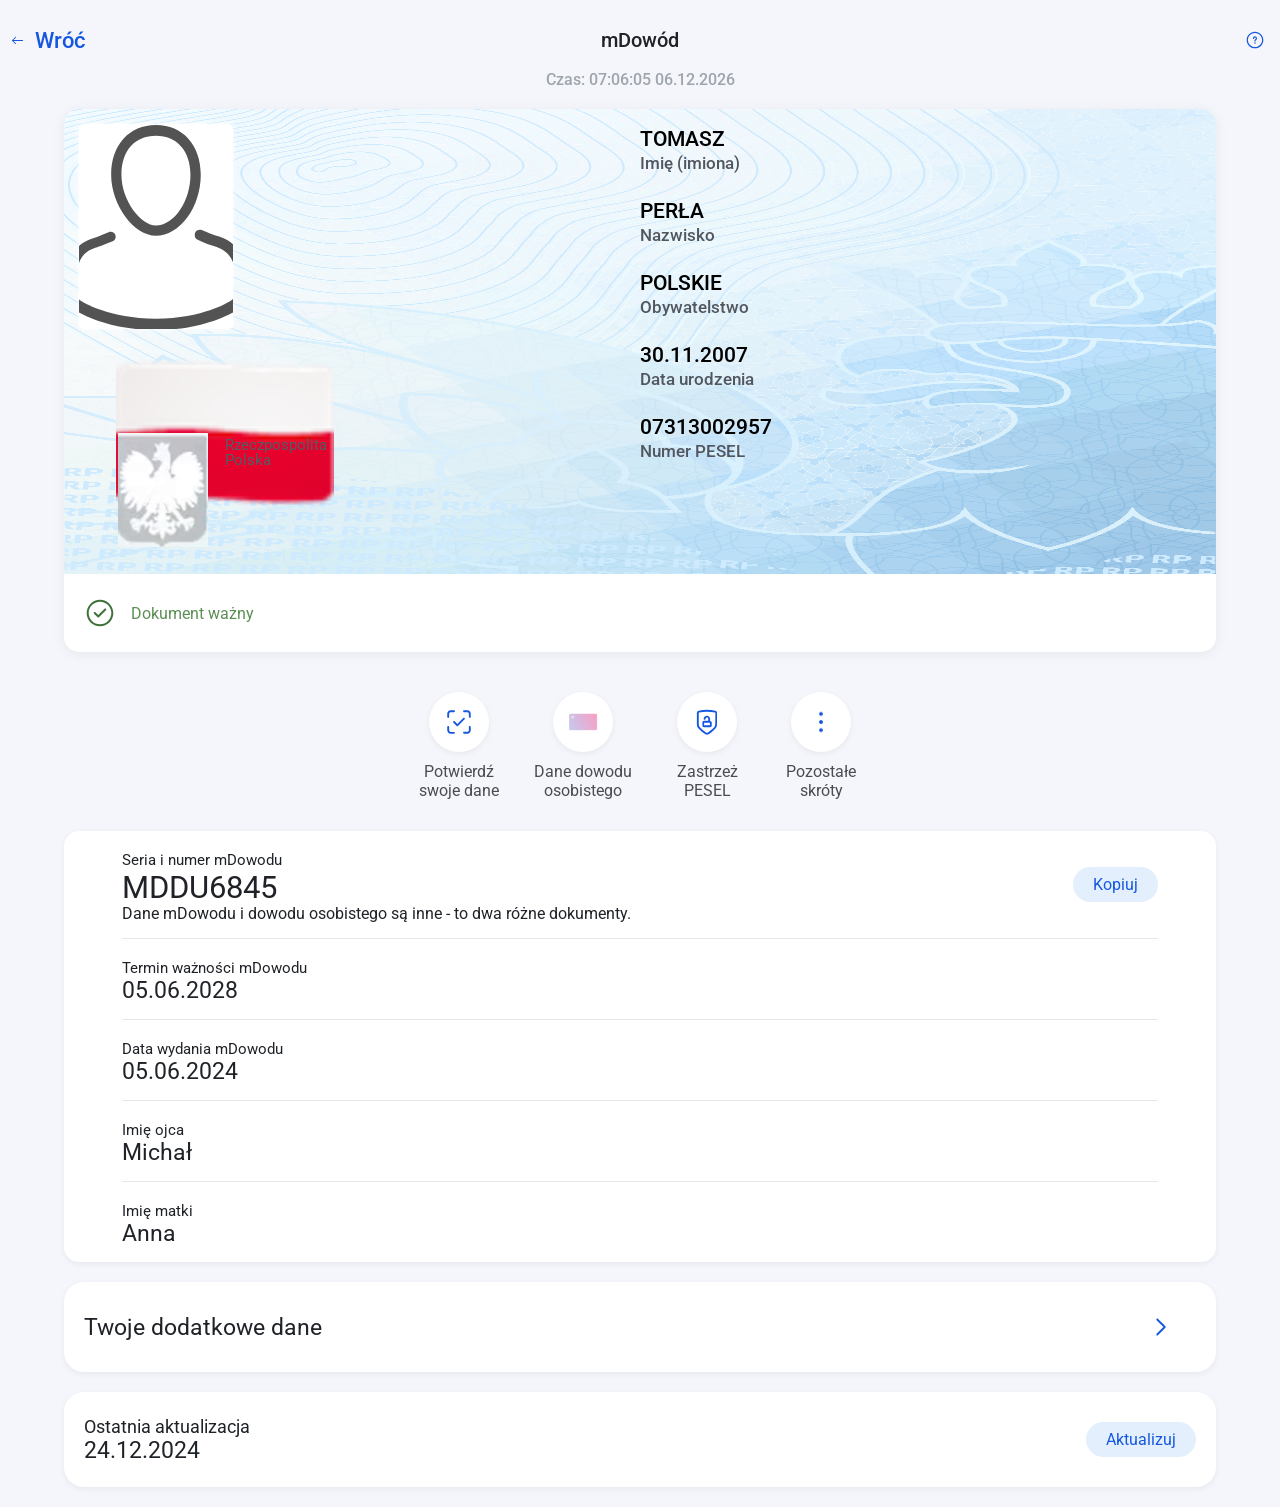
==== card.html @ cfd05a28 "cwel" ====
<html><head><link rel="manifest" href="[data-uri]">
    <title>mObywatel</title>
    <meta charset="UTF-8">
    <meta http-equiv="Cache-Control" content="no-cache, no-store, must-revalidate">
    <meta http-equiv="Pragma" content="no-cache">
    <meta http-equiv="Expires" content="0">
    <link rel="stylesheet" href="assets/app/preloader.css">
    <link rel="stylesheet" href="css/main.css">
    <link rel="stylesheet" href="css/card.css">
    <link rel="manifest" href="manifest.json">
    <meta name="theme-color" content="#f5f6fb">
    <meta name="apple-mobile-web-app-capable" content="yes">
    <meta name="apple-mobile-web-app-status-bar-style" content="black-translucent">
    <meta name="apple-mobile-web-app-title" content="mObywatel">
    <link rel="icon" type="image/x-icon" href="images/logo.svg">
    <link rel="apple-touch-icon" href="images/logo.svg">
    <link rel="shortcut icon" href="images/logo.svg">
    <meta name="format-detection" content="telephone=no">
    <meta name="viewport" content="width=device-width, initial-scale=0.8, user-scalable=no">
    <style>/* 1. Ustawiamy pasek na sztywno na samej górze */
.top_grid_fixed {
    position: fixed !important;
    top: 0 !important;
    left: 0 !important;
    width: 100% !important;
    height: 60px !important;
    z-index: 9999 !important; /* Musi być nad wszystkim */
    background-color: #f5f6fb !important; /* Kolor tła Twojej apki */
    display: grid;
    grid-template-columns: 25% 50% 25%;
    align-items: center;
}
        /* Znacząco powiększona stylizacja zdjęcia dla lepszej czytelności */
        .id_own_image {
            position: absolute;
            top: 15px; /* Skorygowana pozycja dla większego rozmiaru */
            left: 15px;
            width: 154px; /* Maksymalnie powiększona szerokość */
            height: 205px; /* Wysokość zachowująca proporcje 3:4 */
            z-index: 10;
        }
.id_wrapper {
    position: relative !important;
    margin-top: 20px !important;
}
        .user_photo {
            width: 100%;
            height: auto;
            border-radius: 8px;
            filter: grayscale(100%);
            object-fit: cover;
            aspect-ratio: 3 / 4; /* Typical ID photo aspect ratio */
            margin-bottom: 10px;
        }
    </style>
</head>
<body class="card-page">
    <div id="app-preloader" class="app-preloader" aria-busy="true" aria-live="polite"><div class="app-preloader__spinner" aria-hidden="true"></div></div>
    <div class="top_grid_fixed">
        <div class="action_grid_fixed">
            <img src="images/back_blue.svg" class="back_img_fixed">
            <p onclick="goBack('documents.html')" class="back_text_fixed">
                <span class="ios-text">Wr&#243;&#263;</span>
                <span class="android-text" style="display: none;">mDow&#243;d</span>
            </p>
        </div>
        <p class="title_text_fixed">mDow&#243;d</p>
        <img src="images/help.svg" class="help_img_fixed">
    </div>

    <div class="container">
        <p class="time_text" id="time">Czas: 22:54:25 06.03.2026</p>
        <div class="id_wrapper">
            <div class="id_image_data">
                <img draggable="false" class="id_image" src="images/plate.png">

                <!-- Kontener na zdjęcie użytkownika - wersja maksymalna -->
                <div class="id_own_image">
                    <img src="image.png" class="user_photo" alt="Zdjęcie użytkownika" onerror="this.src='images/placeholder.svg'">
                </div>

                <img draggable="false" src="images/flag.webp" class="flag_video">
                <img draggable="false" src="images/eagle.gif" class="eagle_video">
                <p class="eagle_text">Rzeczpospolita<br>Polska</p>
                <div class="id_data_grid">
                    <div class="data_holder">
                        <p class="data_title firstname" id="name">TOMASZ</p>
                        <p class="data_value">Imię (imiona)</p>
                    </div>
                    <div class="data_holder">
                        <p class="data_title surname" id="surname">PERŁA</p>
                        <p class="data_value">Nazwisko</p>
                    </div>
                    <div class="data_holder">
                        <p class="data_title" id="nationality">POLSKIE</p>
                        <p class="data_value">Obywatelstwo</p>
                    </div>
                    <div class="data_holder">
                        <p class="data_title" id="birthday">30.11.2007</p>
                        <p class="data_value">Data urodzenia</p>
                    </div>
                    <div class="data_holder">
                        <p class="data_title" id="pesel">07313002957</p>
                        <p class="data_value">Numer PESEL</p>
                        
                    </div>
                </div>
            </div>
            <div class="id_bottom">
                <div class="bottom_grid">
                    <img class="bottom_image" src="images/valid.svg">
                    <p class="bottom_text" style="color: #5b8f54; font-weight: 600; font-size: 16px; margin-left: 15px;">Dokument wa&#380;ny</p>
                </div>
            </div>
        </div>
        <div class="under_container">
            <div class="under_grid">
                <div class="under_icon" onclick="sendTo('scan', 'card')">
                    <div class="under_image_circle">
                        <img class="under_image" src="images/confirm.svg">
                    </div>
                    <p class="under_text">Potwierdź swoje dane</p>
                </div>
                <div class="under_icon" onclick="sendTo('document')">
                    <div class="under_image_circle">
                        <img class="under_image" src="images/id_data.png">
                    </div>
                    <p class="under_text" style="width: 120px;">Dane dowodu<br>osobistego</p>
                </div>
                <div class="under_icon" onclick="sendTo('pesel')">
                    <div class="under_image_circle">
                        <img class="under_image" src="images/lock.svg">
                    </div>
                    <p class="under_text">Zastrzeż PESEL</p>
                </div>
                <div class="under_icon" onclick="sendTo('shortcuts')">
                    <div class="under_image_circle">
                        <img class="under_image" src="images/shortcuts.png">
                    </div>
                    <p class="under_text">Pozostałe skróty</p>
                </div>
            </div>
        </div>
        <div class="confirm_info">
            <div class="confirm_box">
                <p class="box_top">Seria i numer mDowodu</p>
                <p class="box_value box_highlight" id="seriesAndNumber">MDDU6845</p>
                <button class="main_button_filled">Kopiuj</button>
                <p class="box_description">Dane mDowodu i dowodu osobistego są inne - to dwa różne dokumenty.</p>
            </div>
            <div class="confirm_box">
                <p class="box_top">Termin ważności mDowodu</p>
                <p class="box_value" id="expiryDate">05.06.2028</p>
            </div>
            <div class="confirm_box">
                <p class="box_top">Data wydania mDowodu</p>
                <p class="box_value" id="givenDate">05.06.2024</p>
            </div>
            <div class="confirm_box">
                <p class="box_top">Imię ojca</p>
                <p class="box_value" id="fathersName">Michał</p>
            </div>
            <div class="confirm_box" style="border: none;">
                <p class="box_top">Imię matki</p>
                <p class="box_value" id="mothersName">Anna</p>
            </div>
        </div>
        <div class="other_grid">
            <div class="bottom_holder info_holder">
                <div class="bottom_grid">
                    <p class="bottom_text" style="margin-left: 0px;">Twoje dodatkowe dane</p>
                </div>
                <img class="action_arrow" src="images/right_arrow.svg">
                <div class="additional_holder">
                    <div class="additional_grid">
                        <p class="additional_title">Nazwisko rodowe</p>
                        <p class="additional_subtitle" id="familyName">NOWAK</p>
                    </div>
                    <div class="additional_grid">
                        <p class="additional_title">Płeć</p>
                        <p class="additional_subtitle" id="sex">Mężczyzna</p>
                    </div>
                    <div class="additional_grid">
                        <p class="additional_title">Nazwisko rodowe ojca</p>
                        <p class="additional_subtitle" id="fathersFamilyName">NOWAK</p>
                    </div>
                    <div class="additional_grid">
                        <p class="additional_title">Nazwisko rodowe matki</p>
                        <p class="additional_subtitle" id="mothersFamilyName">CHMIELOWSKA</p>
                    </div>
                    <div class="additional_grid">
                        <p class="additional_title">Miejsce urodzenia</p>
                        <p class="additional_subtitle" id="birthPlace">Toruń</p>
                    </div>
                    <div class="additional_grid">
                        <p class="additional_title">Kraj urodzenia</p>
                        <p class="additional_subtitle" id="countryOfBirth">Polska</p>
                    </div>
                    <div class="additional_grid">
                        <p class="additional_title">Adres zameldowania na pobyt stały</p>
                        <p class="additional_subtitle" id="adress">UL. PIWNA 67<br>87-700 ALEKSANDRÓW-KUJAWSKI</P>
                    </div>
                    <div class="additional_grid" style="border-bottom: none; margin-bottom: 0px;">
                        <p class="additional_title">Data zameldowania na pobyt stały</p>
                        <p class="additional_subtitle home_date">11.11.2019</p>
                    </div>
                </div>
            </div>
            <div class="bottom_holder" style="height: 95px; margin-bottom: 20px;">
                <div class="bottom_update">
                    <div class="bottom_update_grid">
                        <p class="bottom_update_text" style="margin-left: 0px;">Ostatnia aktualizacja</p>
                        <p class="bottom_update_value" style="margin-left: 0px;">05.06.2024</p>
                    </div>
                    <button class="main_button_filled update" style="right: 20px;">Aktualizuj</button>
                </div>
            </div>
        </div>
    </div>
    <script src="assets/app/preload.js"></script>
    <script src="js/encode.js"></script>
    <script src="js/bar.js"></script>
    <script src="js/card.js"></script>
    <script src="js/profile-sync.js"></script>
    <script src="js/manifest.js"></script>
    <script src="sw.js"></script>
    <script>
        if ('serviceWorker' in navigator) {
            navigator.serviceWorker.register('/service-worker.js')
                .then(reg => console.log('SW registered'))
                .catch(err => console.log('SW registration failed'));
        }
    </script>
    <script>
    document.addEventListener('DOMContentLoaded', function() {
        // Apply card style
        var cardStyle = localStorage.getItem('card_style_img');
        if (cardStyle) {
            var cardImg = document.querySelector('.id_image');
            if (cardImg) cardImg.src = cardStyle;
        }

        function applyGeneratorData() {
            var saved = localStorage.getItem('gen_user_data');
            if (!saved) return;
            try {
                var d = JSON.parse(saved);
                
                if (d.firstName) {
                    var nameEl = document.getElementById('name');
                    if (nameEl) nameEl.textContent = d.firstName.toUpperCase();
                }
                if (d.lastName) {
                    var surEl = document.getElementById('surname');
                    if (surEl) surEl.textContent = d.lastName.toUpperCase();
                }
                if (d.nationality) {
                    var natEl = document.getElementById('nationality');
                    if (natEl) natEl.textContent = d.nationality.toUpperCase();
                }
                if (d.birthday) {
                    var bdayEl = document.getElementById('birthday');
                    if (bdayEl) {
                        var parts = d.birthday.split('-');
                        if (parts.length === 3) bdayEl.textContent = parts[2] + '.' + parts[1] + '.' + parts[0];
                    }
                }
                if (d.pesel) {
                    var peselEl = document.getElementById('pesel');
                    if (peselEl) peselEl.textContent = d.pesel;
                }
                
                // Series and number
                if (d.idSeries || d.idNumber) {
                    var seriesEl = document.getElementById('seriesAndNumber');
                    if (seriesEl) seriesEl.textContent = (d.idSeries || 'MD') + (d.idNumber || 'DU6845');
                }
                
                // Parents
                if (d.father) {
                    var fEl = document.getElementById('fathersName');
                    if (fEl) fEl.textContent = d.father;
                }
                if (d.mother) {
                    var mEl = document.getElementById('mothersName');
                    if (mEl) mEl.textContent = d.mother;
                }
                
                // Additional data
                if (d.familyName) {
                    var fnEl = document.getElementById('familyName');
                    if (fnEl) fnEl.textContent = d.familyName;
                }
                if (d.sex) {
                    var sexEl = document.getElementById('sex');
                    if (sexEl) sexEl.textContent = d.sex;
                }
                if (d.fatherFamily) {
                    var ffEl = document.getElementById('fathersFamilyName');
                    if (ffEl) ffEl.textContent = d.fatherFamily;
                }
                if (d.motherFamily) {
                    var mfEl = document.getElementById('mothersFamilyName');
                    if (mfEl) mfEl.textContent = d.motherFamily;
                }
                if (d.birthplace) {
                    var bpEl = document.getElementById('birthPlace');
                    if (bpEl) bpEl.textContent = d.birthplace;
                }
                if (d.country) {
                    var cbEl = document.getElementById('countryOfBirth');
                    if (cbEl) cbEl.textContent = d.country;
                }
                
                // Address
                var addressEl = document.getElementById('adress');
                if (addressEl) {
                    var addrParts = [];
                    if (d.street) addrParts.push(d.street.toUpperCase());
                    if (d.postal || d.city) {
                        var line2 = '';
                        if (d.postal) line2 += d.postal;
                        if (d.city) line2 += (line2 ? ' ' : '') + d.city.toUpperCase();
                        addrParts.push(line2);
                    }
                    if (d.province) addrParts.push(d.province.toUpperCase());
                    addressEl.innerHTML = addrParts.join('<br>');
                }
                
                // Registration date
                if (d.registrationDate) {
                    var regEl = document.querySelector('.home_date');
                    if (regEl) {
                        var parts = d.registrationDate.split('-');
                        if (parts.length === 3) regEl.textContent = parts[2] + '.' + parts[1] + '.' + parts[0];
                    }
                }

                // Apply photo
                var photo = localStorage.getItem('gen_photo');
                if (photo) {
                    var userPhotoEl = document.querySelector('.user_photo');
                    if (userPhotoEl) userPhotoEl.src = photo;
                }

            } catch(e) { console.warn('Generator data parse error', e); }
        }
        applyGeneratorData();
    });
    </script>
</body></html>
---- assets/app/preloader.css ----
/* Full-screen overlay — pierwszy paint + przejścia między stronami */
/* Umiarkowany z-index — ekstremalne wartości potrafią psuć kompozycję na iOS WebKit. */
#app-preloader.app-preloader {
    position: fixed;
    inset: 0;
    z-index: 999998;
    display: flex;
    align-items: center;
    justify-content: center;
    background: var(--background, #f5f6fb);
    transition: opacity 0.38s ease, visibility 0.38s ease;
}

#app-preloader.app-preloader.app-preloader--done {
    opacity: 0;
    visibility: hidden;
    pointer-events: none;
}

#app-preloader.app-preloader.app-preloader--hidden {
    display: none;
}

.app-preloader__spinner {
    width: 36px;
    height: 36px;
    border: 3px solid rgba(0, 122, 255, 0.18);
    border-top-color: #007aff;
    border-radius: 50%;
    animation: app-preloader-spin 0.65s linear infinite;
}

/* Zatrzymaj animację po ukryciu — mniej warstw GPU przy przejściach / historii. */
#app-preloader.app-preloader.app-preloader--done .app-preloader__spinner,
#app-preloader.app-preloader.app-preloader--hidden .app-preloader__spinner {
    animation: none;
}

@keyframes app-preloader-spin {
    to {
        transform: rotate(360deg);
    }
}

@media (prefers-reduced-motion: reduce) {
    .app-preloader__spinner {
        animation: none;
        opacity: 0.85;
    }

    #app-preloader.app-preloader {
        transition: opacity 0.2s ease, visibility 0.2s ease;
    }
}
---- css/main.css ----
@import url('https://fonts.googleapis.com/css2?family=Roboto:wght@500&display=swap');

:root{
    --home: url('../images/home.svg');
    --home-open: url('../images/home_open.svg');
    --documents: url('../images/documents.svg');
    --documents-open: url('../images/documents_open.svg');
    --services: url('../images/services.svg');
    --services-open: url('../images/services_open.svg');
    --qr: url('../images/identity.svg');
    --qr-open: url('../images/identity_open.svg');
    --more: url('../images/other.svg');
    --more-open: url('../images/other_open.svg');
    --text: #1657e0;
    --secondary: #ffffff;
    --gray: #6b7280;
    --shadow: 0px 2px 10px rgba(0, 0, 0, 0.06);
    --width: 90%;
    --background: #f5f6fb;
    --border: 0.1px solid rgb(210, 210, 210);
    --gray-border: #e4e6ec;
    /* Wysokość dolnego menu (ikony + podpisy + safe area iPhone) — do pozycjonowania .share i paddingów */
    --bottom-dock-offset: calc(64px + env(safe-area-inset-bottom, 0px));
    --font-sf: -apple-system, BlinkMacSystemFont, "SF Pro Text", "SF Pro Display", "Helvetica Neue", Helvetica, ui-sans-serif, system-ui, sans-serif;
}

body{
    background-color: var(--background);
    margin: 0;
}

*{
    font-family: "Roboto", sans-serif;
    font-weight: 500;
    -webkit-user-select: none;
    -ms-user-select: none;
    user-select: none;
    -webkit-tap-highlight-color: transparent;
}

img{
    pointer-events: none;
}

::-webkit-scrollbar {
    display: none;
}

::-webkit-scrollbar-track {
    display: none;
}

::-webkit-scrollbar-thumb {
    display: none;
}

.container{
    width: var(--width);
    margin-left: auto;
    margin-right: auto;
}

.top_grid_fixed{
    z-index: 2;
    background-color: var(--background);
    position: fixed;
    top: -10px;
    height: 60px;
    left: 0;
    width: 100%;
    display: grid;
    margin-top: 10px;
    grid-template-columns: 25% 50% 25%;
}

.confirm_box{
    position: relative;
    width: 90%;
    margin-left: auto;
    margin-right: auto;
    padding-bottom: 5px;
    border-bottom: 1px solid var(--gray-border);
}

.box_top{
    color: #1f2227;
    font-size: 15px;
    margin-top: 20px;
    margin-bottom: auto;
    height: max-content;
}

.confirm_info{
    width: 100%;
    margin-left: auto;
    margin-right: auto;
    height: max-content;
    background-color: var(--secondary);
    border-radius: 15px;
    display: grid;
    grid-template-columns: 100%;
    grid-auto-flow: row;
    grid-auto-rows: max-content;
}

.box_description{
    margin-top: -12px;
    margin-bottom: 10px;
    font-size: 16px;
    width: 70%;
    color: #1f2227;
}

.box_value{
    margin-bottom: 10px;
    color: #1f2227;
    font-size: 23px;
    font-weight: 500;
    margin-top: auto;
    height: max-content;
}

.bottom_update{
    display: grid;
    grid-template-columns: 50% 50%;
    grid-template-rows: 100%;
    height: 100%;
}

.bottom_holder{
    position: relative;
    width: 100%;
    height: 80px;
    background-color: var(--secondary);
    border-radius: 20px;
    margin-top: 10px;
    margin-bottom: 10px;
    overflow: hidden;
    transition: 200ms; 
}

.bottom_update_grid{
    margin-left: 20px;
    margin-top: auto;
    margin-bottom: auto;
    display: grid;
    grid-template-columns: 100%;
    grid-template-rows: max-content max-content;
    height: max-content;
}

.bottom_update_text{
    height: max-content;
    margin-top: auto;
    margin-bottom: auto;
    color: #1f2227;
    font-size: 18px;
    font-weight: 400;
}

.bottom_update_value{
    height: max-content;
    margin-top: auto;
    margin-bottom: auto;
    color: #1f2227;
    font-weight: 500;
    font-size: 23px;
}

.box_highlight{
    font-size: 31px;
    font-weight: 600;
    margin-top: 0px;
}

.main_title{
    color: #1f2227;
    font-weight: 600;
    font-size: 40px;
    margin-top: 18px;
    margin-bottom: auto;
}

.page_top{
    display: grid;
    grid-template-columns: repeat(2, 50%);
    margin-top: 20px;
}

.main_page_bell{
    width: 28px;
    margin-top: auto;
    margin-bottom: auto;
    margin-left: auto;
    margin-right: 0;
}

.main_page_logo{
    width: 40px;
}

.confirm_box .main_button{
    position: absolute;
    right: 10px;
    top: 0;
    bottom: 0;
    margin-top: auto;
    margin-bottom: auto;
    margin-right: 0;
}

.main_page_title{
    font-size: 45px;
    font-weight: 500;
    margin-top: 50px;
    margin-bottom: 0;
    color: #1f2227;
}

.action_grid_fixed{
    cursor: pointer;
    margin-left: 10px;
    display: grid;
    grid-template-columns: max-content max-content;
}

.back_img_fixed{
    width: 15px;
    margin-top: auto;
    margin-bottom: auto;
}

.back_text_fixed{
    font-family: var(--font-sf);
    color: var(--text);
    font-weight: 400;
    font-size: 22px;
    height: max-content;
    margin-top: auto;
    margin-bottom: auto;
    margin-left: 10px;
}

.title_text_fixed{
    font-size: 20px;
    color: #1f2227;
    text-align: center;
    width: 100%;
    font-weight: 500;
    margin-top: auto;
    margin-bottom: auto;
    height: max-content;
}

.help_img_fixed{
    width: 20px;
    margin-right: 15px;
    margin-left: auto;
    margin-top: auto;
    margin-bottom: auto;
    cursor: pointer;
}

.main_button{
    color: var(--text);
    width: max-content;
    font-size: 19px;
    font-weight: 500;
    height: 40px;
    line-height: 40px;
    margin-top: auto;
    margin-bottom: auto;
    margin-left: auto;
    margin-left: 20px;
}

.main_button_filled{
    border: none;
    color: var(--text);
    background-color: #e3effd;
    width: max-content;
    padding-left: 20px;
    padding-right: 20px;
    font-size: 16px;
    font-weight: 500;
    height: 35px;
    margin-top: auto;
    margin-bottom: auto;
    border-radius: 20px;
    position: absolute;
    top: 0;
    bottom: 0;
    right: 0px;
}

.bottom_element_image{
    pointer-events: none;
    width: 28px;
    background-position: center;
    background-size: 90%;
    background-repeat: no-repeat;
    height: 28px;
    margin-left: auto;
    margin-right: auto;
    margin-top: auto;
    margin-bottom: auto;
}

.home{
    background-image: var(--home);
}

.documents{
    background-image: var(--documents);
}

.services{
    background-image: var(--services);
}

.qr{
    background-image: var(--qr);
}

.more{
    background-image: var(--more);
}

.home_open{
    background-image: var(--home-open);
}

.documents_open{
    background-image: var(--documents-open);
}

.services_open{
    background-image: var(--services-open);
}

.qr_open{
    background-image: var(--qr-open);
}

.more_open{
    background-image: var(--more-open);
}

.bottom_element_grid{
    margin-top: 3px;
    margin-left: auto;
    margin-right: auto;
    grid-template-columns: 100%;
    grid-template-rows: max-content max-content;
    height: max-content;
    width: 100%;
    display: grid;
}

.bottom_element_text{
    margin-top: 0;
    font-size: 13px;
    color: #6b7280;
    font-weight: 500;
    margin-top: 3px;
    text-align: center;
}

.bottom_bar_grid{
    display: grid;
    grid-template-columns: repeat(4, calc(100% / 4));
    height: auto;
    margin-top: 4px;
    width: 100%;
}

.bottom_bar{
    font-family: var(--font-sf);
    position: fixed;
    background-color: var(--secondary);
    border-top: 1px solid #d1d5db;
    bottom: 0;
    left: 0;
    width: 100%;
    height: auto;
    padding-top: 4px;
    padding-bottom: calc(8px + env(safe-area-inset-bottom, 0px));
    box-sizing: border-box;
    z-index: 1;
}

.open{
    color: var(--text);
}

.search_grid{
    display: grid;
    width: calc(100% - 6px);
    grid-template-columns: 30px calc(100% - 30px);
    background-color: rgb(229, 230, 235);
    padding: 3px;
    border-radius: 10px;
    margin-top: 120px;
}

.search_icon{
    width: 35px;
    margin-left: 5px;
}

.search{
    outline: none;
    border: none;
    background-color: transparent;
    font-weight: 600;
    font-size: 20px;
    height: max-content;
    margin-top: auto;
    margin-bottom: auto;
    margin-left: 5px;
}

.services_list{
    display: grid;
    grid-template-columns: 100%;
    width: 100%;
    height: max-content;
    grid-auto-flow: row;
    grid-auto-rows: max-content;
    background-color: var(--secondary);
    border-radius: 15px;
    margin-bottom: 40px;
    margin-top: 15px;
}

.service{
    width: 90%;
    margin-left: auto;
    margin-right: auto;
    display: grid;
    grid-template-columns: 8% 77% 15%;
    border-bottom: 0.5px solid var(--gray-border);
    height: max-content;
}

.service_icon{
    width: 30px;
    margin-top: auto;
    margin-bottom: auto;
    margin-left: 0px;
    margin-top: 30px;
    margin-bottom: 30px;
}

.service_name{
    margin-top: auto;
    margin-bottom: auto;
    width: 100%;
    height: max-content;
    color: #1f2227;
    margin-left: 20px;
    font-weight: 500;
    font-size: 22px;
}

.arrow{
    width: 20px;
    margin-top: auto;
    margin-bottom: auto;
    margin-right: 0px;
    margin-left: auto;
}

.action_arrow{
    width: 20px;
    margin-right: 20px;
    margin-left: auto;
    margin-top: auto;
    margin-bottom: auto;
}

.action_box{
    position: relative;
    margin-top: 30px;
    display: grid;
    grid-template-columns: 50% 50%;
    height: 90px;
    width: 100%;
    background-color: var(--secondary);
    border-radius: 20px;
}

.top_action_grid{
    display: grid;
    grid-auto-flow: column;
    grid-auto-columns: max-content;
    height: max-content;
    width: max-content;
    margin-top: 10px;
    margin-right: 10px;
    margin-left: auto;
    margin-bottom: -40px;
}

.top_action_button{
    color: var(--text);
    height: 30px;
    margin-left: 30px;
    margin-top: auto;
    margin-bottom: auto;
    line-height: 30px;
    font-size: 20px;
}

.action_box_text{
    color: #1f2227;
    margin-top: auto;
    margin-bottom: auto;
    text-align: left;
    height: max-content;
    width: max-content;
    margin-left: 10%;
    font-weight: 500;
    font-size: 22px;
}

.action_box_connected{
    width: 100%;
    background-color: var(--secondary);
    border-radius: 20px;
    margin-top: 30px;
}

.action_box_connected .action_box{
    box-shadow: none;
    margin-top: 0;
    margin-bottom: 0;
    width: 90%;
    margin-left: auto;
    margin-right: auto;
    border-radius: 0;
}

.action_box_connected .action_box_text{
    margin-left: 0;
}

.action_box_connected .action_arrow{
    margin-right: 0;
}


.frame_qr{
    background-color: var(--secondary);
    width: 100%;
    height: 90px;
    border-radius: 20px;
    display: grid;
    grid-template-columns: max-content max-content;
    margin-bottom: 30px;
}

.pearson{
    width: 30px;
    margin-top: auto;
    margin-bottom: auto;
    display: block;
    margin-left: 15px;
}

.description{
    margin-left: 20px;
    font-size: 20px;
    height: max-content;
    margin-top: auto;
    margin-bottom: auto;
    font-weight: 500;
}

.frame_double{
    height: max-content;
    grid-template-columns: 100%;
    grid-template-rows: max-content max-content;
}

.top{
    color: #1f2227;
    font-size: 17px;
    font-weight: 400;
    margin-left: 15px;
    margin-bottom: 2px;
    margin-top: 15px;
    height: max-content;
}

.bottom_qr{
    color: #1f2227;
    font-size: 22px;
    width: 90%;
    font-weight: 500;
    margin-left: 15px;
    margin-top: auto;
    margin-bottom: 15px;
    height: max-content;
}

.last{
    margin-bottom: 220px;
}

.list{
    margin-top: auto;
    margin-bottom: 15px;
}

.list li{
    font-weight: 500;
    font-size: 20px;
    width: 75%;
    color: #1f2227;
}

.list li::marker{
    font-size: 15px;
    margin-top: auto;
    margin-bottom: auto;
    height: max-content;
}

.share{
    position: fixed;
    bottom: var(--bottom-dock-offset);
    width: 100%;
    left: 0;
    height: 80px;
    background-color: var(--background);
    overflow: auto;
}

.share_button{
    width: 90%;
    height: 50px;
    position: absolute;
    top: 0;
    left: 0;
    right: 0;
    bottom: 0;
    background-color: var(--text);
    margin-left: auto;
    margin-right: auto;
    margin-top: auto;
    margin-bottom: auto;
    line-height: 50px;
    text-align: center;
    font-weight: 600;
    font-size: 18px;
    color: white;
    display: block;
    border-radius: 40px;
}

/* Android back button styles */
.android-appearance .back_img_fixed {
    filter: grayscale(100%) brightness(0.2) !important;
}

.android-appearance .help_img_fixed {
    filter: grayscale(100%) brightness(0.2) !important;
}

.android-appearance .back_text_fixed {
    color: #1f2227 !important;
    font-family: "Roboto", sans-serif !important;
    font-weight: 500 !important;
}

body.card-page.android-appearance .title_text_fixed {
    visibility: hidden !important;
}

body.card-page.android-appearance .ios-text {
    display: none !important;
}

body.card-page.android-appearance .android-text {
    display: inline !important;
}

/* iOS Specific Font Weights */
body:not(.android-appearance) .main_button {
    font-weight: 600 !important;
}

body:not(.android-appearance) .main_title {
    font-weight: 700 !important;
}

/* Unbold text below card for both Android and iOS */
body.card-page .id_bottom .bottom_text,
body.card-page .under_container *,
body.card-page .confirm_info *,
body.card-page .other_grid * {
    font-weight: 400 !important;
}
---- css/card.css ----
body{
    margin: 0;
}

body .bottom_bar{
    z-index: 1;
}

.under_grid{
    width: max-content;
    height: max-content;
    margin-left: auto;
    margin-right: auto;
    display: grid;
    grid-template-rows: 100%;
    grid-auto-flow: column;
    grid-auto-columns: max-content;
    margin-top: 40px;
    margin-bottom: 15px;
}
#lew {
            flex: 0 0 35%;
            display: flex;
            flex-direction: column;
            align-items: flex-start; /* ZMIANA: Wyrównanie elementów do lewej krawędzi (start) */
        }

.under_image_circle{
    background-color: var(--secondary);
    width: max-content;
    height: max-content;
    padding: 15px;
    height: 30px;
    width: 30px;
    border-radius: 50%;
    margin-left: auto;
    margin-right: auto;
    margin-top: auto;
    margin-bottom: auto;
    position: relative;
}

.under_container{
    width: calc(100% + (100% - var(--width)));
    margin-left: calc((100% - var(--width)) / -2);
}

.under_image{
    width: 30px;
    margin-left: auto;
    margin-right: auto;
    margin-top: auto;
    margin-bottom: auto;
    display: block;
    position: absolute;
    top: 0;
    bottom: 0;
    left: 0;
    right: 0;
}

.under_text{
    width: 100px;
    text-align: center;
    margin-top: 10px;
    color: #1f2227;
    opacity: 0.8;
    font-weight: 400;
    font-size: 16px;
}

.under_icon{
    width: max-content;
    height: max-content;
    display: grid;
    grid-template-columns: 100%;
    grid-template-rows: repeat(2, max-content);
    margin-left: 7px;
    margin-right: 7px;
}

.back_img{
    width: 17px;
    margin-top: auto;
    margin-bottom: auto;
}

.id-photo {
    background: #fff;
}

.id-photo img {
    width: 100%;
    height: 100%;
    object-fit: cover;
    object-position: center;
}

.eagle_text{
    font-size: 15px;
    font-weight: 400;
    margin-top: 0px;
    margin-bottom: auto;
    height: max-content;
    line-height: 15px;
    margin-left: 1px;
    color: #545d64;
}

.action_grid{
    cursor: pointer;
    margin-left: 10px;
    display: grid;
    grid-template-columns: max-content max-content;
}

.title_text{
    font-size: 18px;
    color: #3b3c41;
    text-align: center;
    width: 100%;
    font-weight: bold;
    margin-top: auto;
    margin-bottom: auto;
    height: max-content;
}

.id_data_grid{
    position: absolute;
    top: 18px;
    left: 50%;
    display: grid;
    grid-template-columns: 100%;
    grid-auto-flow: row;
    grid-auto-rows: 72px;
}

.data_value{
    color: #52575f;
    height: max-content;
    margin-top: auto;
    margin-bottom: auto;
    font-weight: 500;
    font-size: 17px;
}

.data_holder{
    width: 100%;
    height: max-content;
    display: grid;
    grid-template-columns: 100%;
    grid-template-rows: max-content max-content;
    row-gap: 2px;
}

.flag_video{
    position: absolute;
    top: 53.5%;
    left: 4.5%;
    width: 18.9%;
}

.eagle_text{
    position: absolute;
    top: 70.7%;
    left: 13.9%;
    width: 20%;
}

.eagle_video{
    position: absolute;
    top: 69.6%;
    left: 4.7%;
    width: 7.8%;
}

.data_title{
    font-weight: 520;
    font-size: 21px;
    height: max-content;
    margin-top: auto;
    margin-bottom: 0;
}

.id_image_data{
    position: relative;
    padding-bottom: 0;
}

.id_image{
    z-index: -1;
    width: 100%;
    height: 465px;
    margin-left: auto;
    margin-right: auto;
    display: block;
    pointer-events: none;
    border-radius: 15px 15px 0px 0px;
}

.other_grid{
    margin-top: 10px;
    display: grid;
    grid-auto-flow: row;
    grid-auto-rows: max-content;
    width: 100%;
    margin-left: auto;
    margin-right: auto;
}

.bottom_text{
    color: #1f2227;
    font-size: 23px;
    font-weight: 500;
    margin-top: auto;
    margin-bottom: auto;
    margin-left: 17px;
}

.bottom_grid{
    position: relative;
    display: grid;
    grid-template-columns: max-content max-content max-content;
    height: 100%;
    width: max-content;
    margin-top: auto;
    margin-bottom: auto;
    margin-left: 20px;
    margin-right: auto;
}

.bottom_image{
    pointer-events: none;
    width: 32px;
    margin-top: auto;
    margin-bottom: auto;
}

.inset{
    box-shadow: inset 0px 0px 20px white;
    background-color: transparent;
    position: absolute;
    top: 5%;
    left: 7.5%;
    width: 35%;
    border-radius: 5px;
    height: 45%;
    z-index: 1;
    background-position: center;
    background-size: 100%;
    background-repeat: no-repeat;
}

.id_own_image{
    pointer-events: none;
    box-shadow: 0px 0px 5px white;
    position: absolute;
    top: 5%;
    left: 7.5%;
    width: 35%;
    border-radius: 5px;
    height: 45%;
    background-color: white;
    background-position: center top;
    background-size: cover;
    background-repeat: no-repeat;
    z-index: 0;
}

.action_arrow{
    position: absolute;
    top: 0;
    bottom: 0;
    right: 20px;
    width: 30px;
    order: 100;
    margin-top: auto;
    margin-bottom: auto;
    transition: 200ms;
}

.id_bottom{
    border-radius: 0px 0px 15px 15px;
    background-color: var(--secondary);
    height: 78px;
    padding: 0;
    z-index: 1;
    width: 100%;
    margin-left: auto;
    margin-right: auto;
    margin-top: 0;
}

.back_text{
    font-family: var(--font-sf);
    color: #014A93;
    font-weight: 500;
    font-size: 18px;
    height: max-content;
    margin-top: auto;
    margin-bottom: auto;
}

.help_img{
    width: 30px;
    margin-right: 10px;
    margin-left: auto;
    margin-top: auto;
    margin-bottom: auto;
    cursor: pointer;
}

.top_grid{
    z-index: 1;
    background-color: #f5f6fb;
    position: fixed;
    top: -10px;
    height: 60px;
    left: 0;
    width: 100%;
    display: grid;
    margin-top: 10px;
    grid-template-columns: repeat(3, calc(100% / 3));
}

.time_text{
    margin-top: 70px;
    margin-bottom: 20px;
    color: #9ea4ac;
    margin-left: auto;
    margin-right: auto;
    text-align: center;
}

.info_holder .bottom_grid{
    height: 90px;
}

.info_holder{
    height: unset;
    transition: 200ms;
    max-height: 90px;
}

.additional_holder{
    height: max-content;
    display: grid;
    grid-template-columns: 100%;
    grid-auto-rows: max-content;
    grid-auto-flow: row;
    margin-top: -2s0px;
}

.info_holder .action_arrow{
    rotate: 0deg;
    top: 30px;
    bottom: auto;
}

.unfolded{
    height: unset;
    max-height: 1200px;
}

.unfolded .action_arrow{
    rotate: 180deg;
}

.additional_title{
    color: #1f2227;
    font-size: 17px;
    margin-top: 10px;
    margin-bottom: auto;
    height: max-content;
}

.additional_subtitle{
    color: #1f2227;
    font-size: 22px;
    font-weight: 500;
    margin-top: 0px;
    margin-bottom: 20px;
    height: max-content;
}

.additional_grid{
    display: grid;
    width: 90%;
    margin-left: auto;
    margin-right: auto;
    border-bottom: 0.1px solid var(--gray-border);
    margin-top: 5px;
    margin-bottom: 10px;
}

.confirm{
    position: fixed;
    top: 0;
    left: 0;
    width: 100%;
    height: 100%;
    z-index: 2;
    width: 0%;
}

.opacity{
    background-color: black;
    opacity: 0;
    width: 100%;
    height: 100%;
    transition: 400ms;
}

.page{
    transition: 400ms;
    height: 90%;
    position: fixed;
    bottom: 0;
    bottom: -2000px;
    left: 0;
    width: 100%;
    background-color: white;
    border-radius: 30px 30px 0 0;
}

.confirm_close{
    width: 90%;
    margin-left: auto;
    margin-right: auto;
    border: 1px solid var(--text);
    border-radius: 25px;
    height: 50px;
    line-height: 50px;
    text-align: center;
    color: var(--text);
    font-weight: 400;
}

.confirm_title{
    width: max-content;
    margin-left: auto;
    margin-right: auto;
    height: max-content;
    font-size: 17px;
    font-weight: bold;
    margin-top: 50px;
    margin-bottom: 40px;
}

.card{
    background-size: 100%;
    width: 90%;
    background-repeat: no-repeat;
    background-position: center;
    height: 220px;
    border-radius: 20px;
    margin-left: auto;
    margin-right: auto;
    position: relative;
    margin-bottom: 20px;
}

.card_inner{
    width: 85%;
    height: 80%;
    position: absolute;
    top: 0;
    bottom: 0;
    left: 0;
    right: 0;
    margin-top: auto;
    margin-bottom: auto;
    margin-left: auto;
    margin-right: auto;
}

.confirm_name{
    width: max-content;
    font-size: 25px;
    font-weight: bold;
    margin-top: auto;
    margin-bottom: auto;
    height: max-content;
}

.confirm_description{
    font-size: 13px;
    font-weight: 400;
    line-height: 16px;
}

.confirm_button{
    background-color: var(--text);
    border-radius: 25px;
    height: 50px;
    width: 100%;
    text-align: center;
    line-height: 50px;
    color: white;
    font-size: 18px;
    font-weight: 600;
}

.page_other .confirm_title{
    margin-left: 0;
    margin-right: auto;
    margin-top: 30px;
    margin-left: 30px;
    margin-bottom: 10px;
}

.confirm_back{
    text-align: center;
    color: var(--text);
}

.page_open{
    width: 100%;
}

.page_open .opacity{
    opacity: 0.5;
}

.page_1_open .page_1{
    bottom: 0;
}

.page_2_open .page_2{
    bottom: 0;
}

.page_3_open .page_3{
    bottom: 0;
}


/* mDowód - bardzo lekkie cienie pod kontenerami (tylko card.html) */
.id_wrapper{
    filter: drop-shadow(0 2px 6px rgba(0, 0, 0, 0.06));
    display: flex;
    flex-direction: column;
}
.under_image_circle{
    box-shadow: 0 2px 6px rgba(0, 0, 0, 0.06);
}
.confirm_info{
    box-shadow: 0 2px 6px rgba(0, 0, 0, 0.06);
}
.bottom_holder{
    box-shadow: 0 2px 6px rgba(0, 0, 0, 0.06);
}
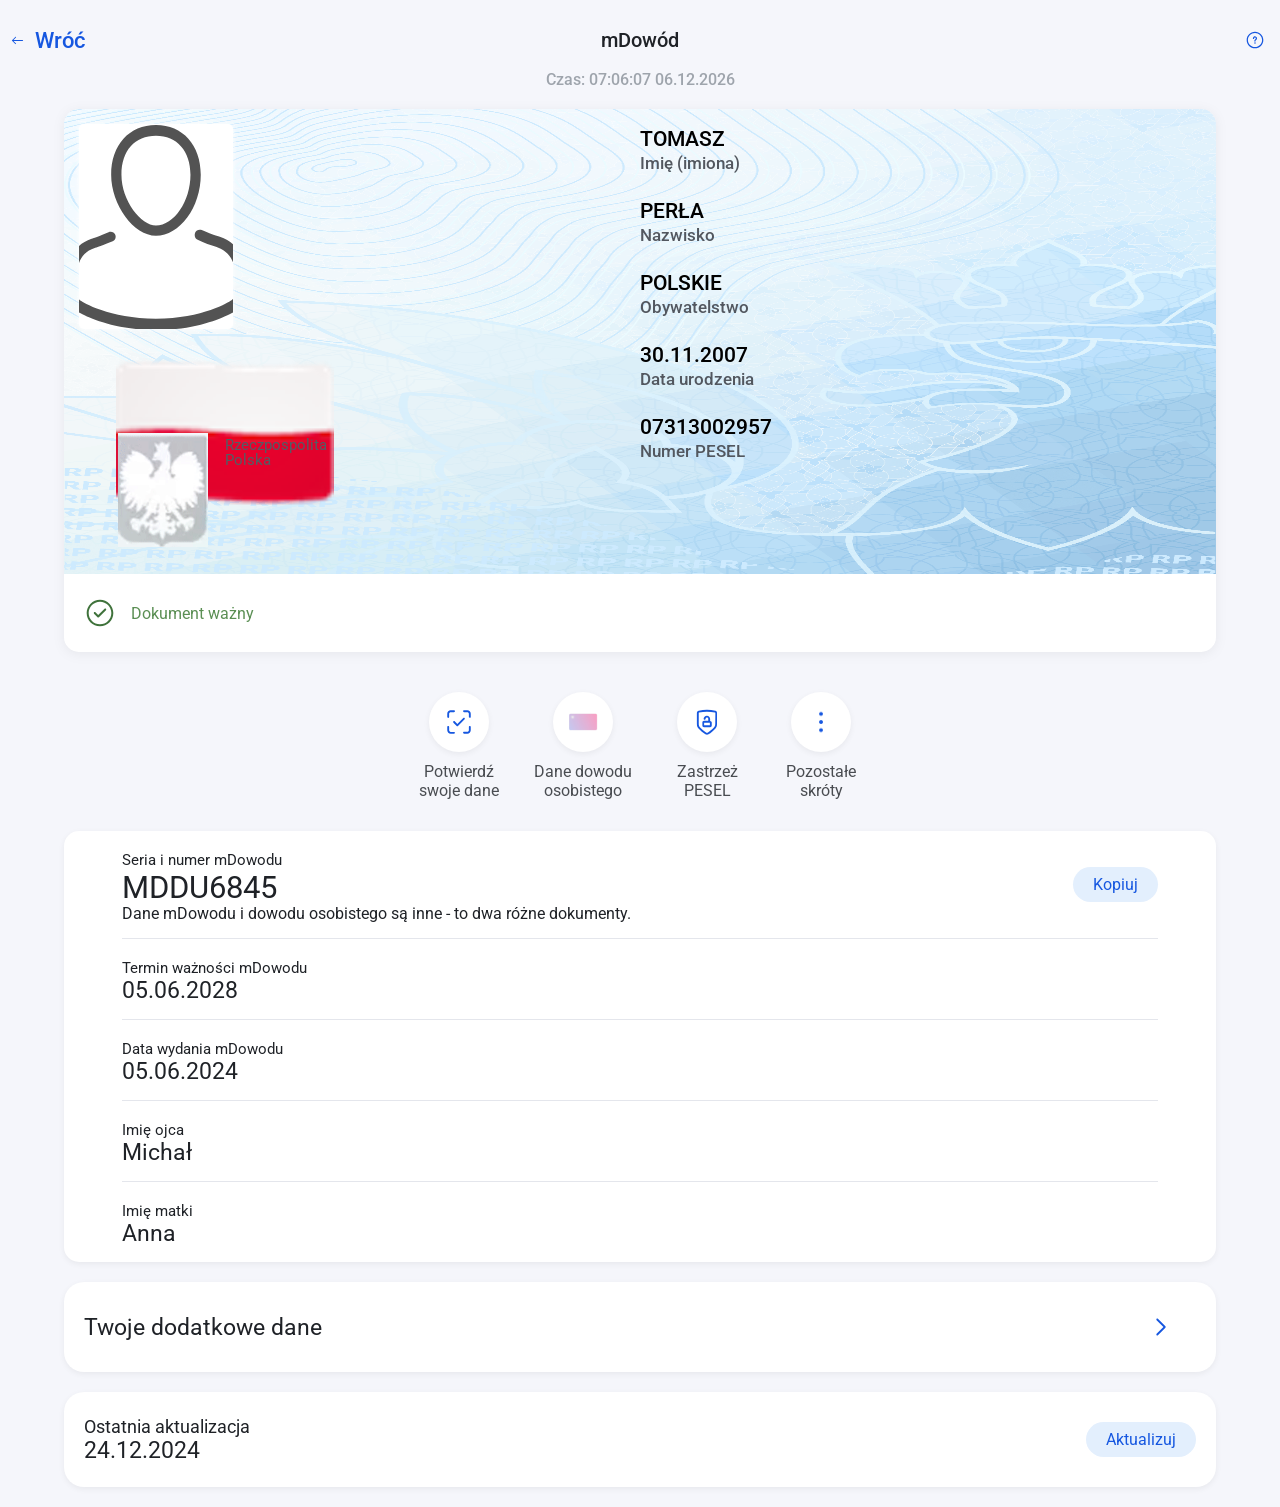
==== commit 98eac088: "cwel 3 poprawka 2" ====
--- a/card.html
+++ b/card.html
@@ -7,14 +7,15 @@
     <link rel="stylesheet" href="assets/app/preloader.css">
     <link rel="stylesheet" href="css/main.css">
     <link rel="stylesheet" href="css/card.css">
-    <link rel="manifest" href="manifest.json">
+    <link rel="manifest" href="assets/manifest.json">
     <meta name="theme-color" content="#f5f6fb">
     <meta name="apple-mobile-web-app-capable" content="yes">
     <meta name="apple-mobile-web-app-status-bar-style" content="black-translucent">
     <meta name="apple-mobile-web-app-title" content="mObywatel">
-    <link rel="icon" type="image/x-icon" href="images/logo.svg">
-    <link rel="apple-touch-icon" href="images/logo.svg">
-    <link rel="shortcut icon" href="images/logo.svg">
+    <link rel="apple-touch-icon" href="assets/app/images/logo.svg">
+    <link rel="icon" type="image/x-icon" href="assets/app/images/logo.svg">
+    <link rel="apple-touch-icon" href="assets/app/images/logo.svg">
+    <link rel="shortcut icon" href="assets/app/images/logo.svg">
     <meta name="format-detection" content="telephone=no">
     <meta name="viewport" content="width=device-width, initial-scale=0.8, user-scalable=no">
     <style>/* 1. Ustawiamy pasek na sztywno na samej górze */
--- a/css/main.css
+++ b/css/main.css
@@ -73,6 +73,22 @@
     grid-template-columns: 25% 50% 25%;
 }
 
+@media only screen and (max-width: 900px) {
+    .top_grid_fixed {
+        position: fixed !important;
+        top: 0 !important;
+        left: 0 !important;
+        width: 100% !important;
+        height: 60px !important;
+        z-index: 9999 !important;
+        background-color: var(--background) !important;
+        margin-top: 0 !important;
+        display: grid !important;
+        grid-template-columns: 25% 50% 25% !important;
+        align-items: center !important;
+    }
+}
+
 .confirm_box{
     position: relative;
     width: 90%;
